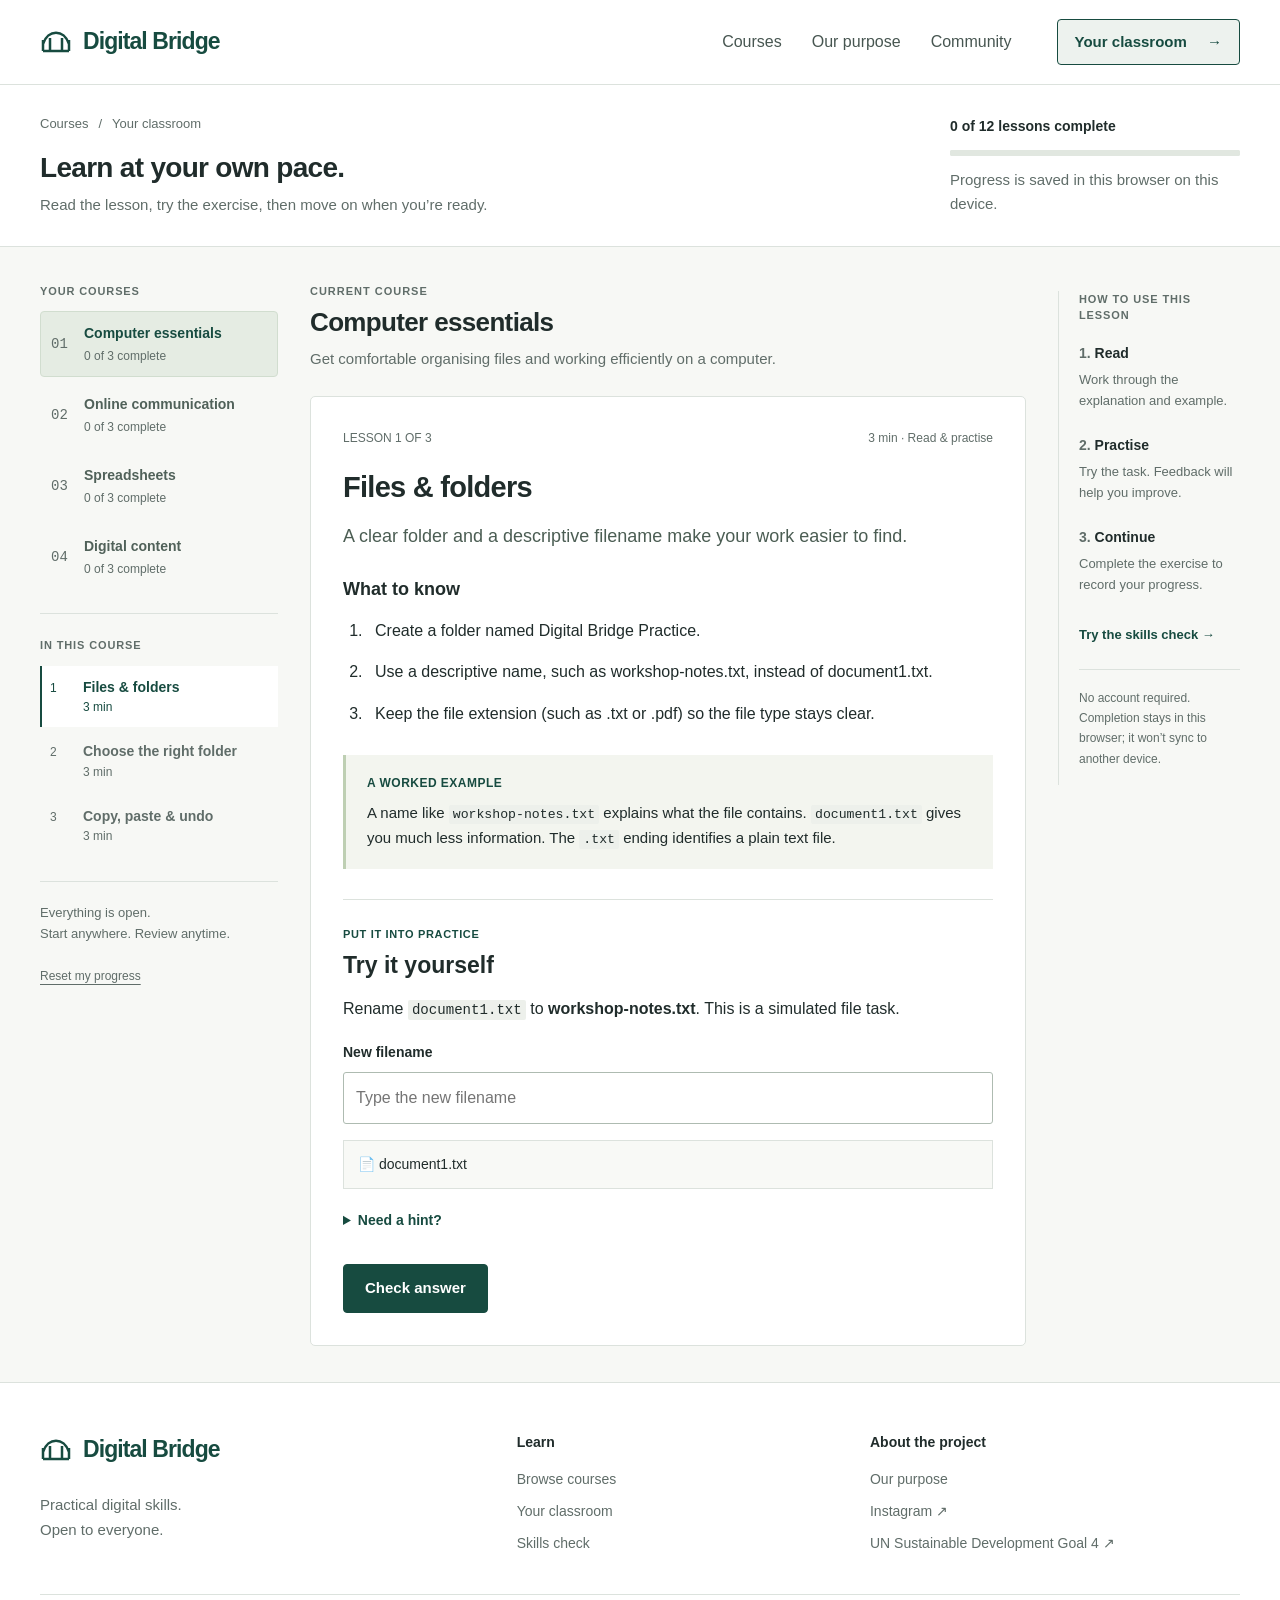
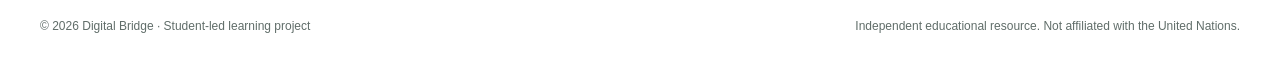
==== learn.html @ c9ff97d8 "Add files via upload" ====
<!doctype html><html lang="en"><head><meta charset="utf-8"><meta name="viewport" content="width=device-width, initial-scale=1"><meta name="theme-color" content="#163d37"><meta name="description" content="Free, practical digital skills lessons. Learn at your own pace with Digital Bridge. No account required."><title>Your classroom | Digital Bridge</title><link rel="stylesheet" href="styles.css"><script defer src="script.js"></script><script defer src="learning.js"></script></head><body class="learning-page"><a class="skip-link" href="#main">Skip to content</a><header class="site-header" id="top"><div class="container nav-container"><a class="brand" href="index.html" aria-label="Digital Bridge home"><svg viewBox="0 0 32 32" width="32" height="32" aria-hidden="true"><path d="M3 25V14m26 11V14M3 18c5-15 21-15 26 0M3 25h26M10 25V12m12 13V12" fill="none" stroke="currentColor" stroke-width="2.5"/></svg><span>Digital Bridge</span></a><button class="menu-button" id="menuButton" aria-expanded="false" aria-controls="navLinks">Menu</button><nav class="nav-links" id="navLinks" aria-label="Main navigation"><a href="index.html#courses" >Courses</a><a href="index.html#why">Our purpose</a><a href="index.html#webinar">Community</a></nav><a class="nav-cta" href="learn.html" aria-current="page">Your classroom <span aria-hidden="true">→</span></a></div></header><main id="main"><div class="classroom-top"><div class="container classroom-intro"><div><nav class="breadcrumbs" aria-label="Breadcrumb"><a href="index.html#courses">Courses</a><span aria-hidden="true">/</span><span>Your classroom</span></nav><h1>Learn at your own pace.</h1><p>Read the lesson, try the exercise, then move on when you’re ready.</p></div><div class="learning-summary"><strong id="learningProgressText">0 of 12 lessons complete</strong><progress id="learningProgress" max="12" value="0" aria-label="Lessons completed"></progress><p id="storageNote">Progress is saved in this browser on this device.</p></div></div></div><div class="container classroom-layout"><aside class="curriculum"><p class="sidebar-label">YOUR COURSES</p><div id="subjectList" class="subject-list" role="group" aria-label="Choose a subject"></div><div class="curriculum-lessons"><p class="sidebar-label">IN THIS COURSE</p><nav class="lesson-list" id="lessonList" aria-label="Choose a lesson"></nav></div><div class="sidebar-note"><p>Everything is open.<br>Start anywhere. Review anytime.</p><button type="button" class="reset-learning" id="resetLearning">Reset my progress</button></div></aside><div class="classroom-content"><div class="subject-heading"><p class="eyebrow">CURRENT COURSE</p><h2 id="subjectTitle">Computer essentials</h2><p id="subjectDescription"></p></div><article class="lesson-panel" id="lessonPanel" aria-labelledby="lessonTitle"></article><p class="learning-status" id="learningStatus" role="status"></p><noscript><p>Enable JavaScript to load the lessons and interactive exercises.</p></noscript></div><aside class="study-guide"><span class="sidebar-label">HOW TO USE THIS LESSON</span><ol><li><strong>Read</strong><span>Work through the explanation and example.</span></li><li><strong>Practise</strong><span>Try the task. Feedback will help you improve.</span></li><li><strong>Continue</strong><span>Complete the exercise to record your progress.</span></li></ol><a href="index.html#quiz">Try the skills check →</a><p>No account required. Completion stays in this browser; it won’t sync to another device.</p></aside></div></main><footer class="footer"><div class="container footer-main"><div><a class="brand" href="index.html" aria-label="Digital Bridge home"><svg viewBox="0 0 32 32" width="32" height="32" aria-hidden="true"><path d="M3 25V14m26 11V14M3 18c5-15 21-15 26 0M3 25h26M10 25V12m12 13V12" fill="none" stroke="currentColor" stroke-width="2.5"/></svg><span>Digital Bridge</span></a><p>Practical digital skills.<br>Open to everyone.</p></div><div class="footer-links"><strong>Learn</strong><a href="index.html#courses">Browse courses</a><a href="learn.html">Your classroom</a><a href="index.html#quiz">Skills check</a></div><div class="footer-links"><strong>About the project</strong><a href="index.html#why">Our purpose</a><a href="https://www.instagram.com/digita1bridge/" target="_blank" rel="noopener noreferrer">Instagram ↗</a><a href="https://sdgs.un.org/goals/goal4" target="_blank" rel="noopener noreferrer">UN Sustainable Development Goal 4 ↗</a></div></div><div class="container footer-bottom"><span>© <span id="year"></span> Digital Bridge · Student-led learning project</span><span>Independent educational resource. Not affiliated with the United Nations.</span></div></footer></body></html>
---- styles.css ----
:root{--ink:#202c2b;--muted:#606d69;--green:#174b40;--soft:#edf2ee;--paper:#f8f9f6;--line:#dce2dd;--white:#fff;--accent:#b6ce91}*{box-sizing:border-box}html{scroll-behavior:smooth;scroll-padding-top:90px}body{margin:0;color:var(--ink);background:var(--white);font:17px/1.65 -apple-system,BlinkMacSystemFont,"Segoe UI",sans-serif;-webkit-font-smoothing:antialiased}h1,h2,h3,h4,p{margin:0 0 16px}h1,h2,h3,h4{line-height:1.2;font-weight:650;letter-spacing:-.025em}h1{font-size:clamp(36px,4vw,54px)}h2{font-size:34px}h3{font-size:24px}h4{font-size:21px}a{color:inherit;text-decoration:none}a:hover{text-decoration:underline;text-underline-offset:5px}button,input,select,textarea{font:inherit}button{cursor:pointer}button:disabled{cursor:default}button,a,input,select,textarea,summary{ -webkit-tap-highlight-color:transparent}a:focus-visible,button:focus-visible,input:focus-visible,select:focus-visible,textarea:focus-visible,summary:focus-visible{outline:3px solid #5087c2;outline-offset:4px}[hidden]{display:none!important}.container{width:min(1240px,calc(100% - 80px));margin-inline:auto}.skip-link{position:absolute;left:20px;top:-100px;background:white;color:var(--green);padding:15px;z-index:100}.skip-link:focus{top:10px}.site-header{background:#fff;border-bottom:1px solid var(--line);position:sticky;top:0;z-index:20}.nav-container{display:flex;align-items:center;gap:45px;min-height:84px}.brand{display:inline-flex;align-items:center;gap:11px;color:var(--green);font-size:23px;font-weight:730;letter-spacing:-.04em;white-space:nowrap}.brand:hover{text-decoration:none}.brand svg{flex-shrink:0}.nav-links{display:flex;gap:30px;margin-left:auto}.nav-links a{font-size:16px;color:#475651}.nav-links a[aria-current]{color:var(--green);font-weight:650}.nav-cta{font-size:15px;font-weight:650;color:var(--green);border:1px solid var(--green);border-radius:4px;padding:10px 17px;white-space:nowrap}.nav-cta span{padding-left:16px}.nav-cta[aria-current]{background:var(--soft)}.menu-button{display:none;background:none;border:1px solid var(--line);padding:8px 12px;color:var(--ink);border-radius:4px}.button{display:inline-flex;align-items:center;justify-content:center;gap:30px;min-height:48px;padding:12px 21px;border:1px solid var(--green);border-radius:4px;background:var(--green);color:white;font-size:16px;font-weight:650;line-height:1.5}.button:hover{background:#0d392f;text-decoration:none}.button-outline{background:transparent;color:var(--green)}.button-outline:hover{background:#e4ece5}.text-link{font-size:16px;font-weight:650;color:var(--green);display:inline-flex;gap:24px;align-items:center}.eyebrow,.sidebar-label,.course-category,.panel-label{font-size:12px;font-weight:700;letter-spacing:.09em;line-height:1.5;color:var(--green)}.eyebrow{margin-bottom:19px}.home-hero{background:#f0f3ed;padding:72px 0 64px}.hero-layout{display:grid;grid-template-columns:1.2fr .8fr;gap:100px;align-items:center}.hero-description{font-size:19px;line-height:1.75;max-width:600px;margin-top:24px;color:#4f5d57}.hero-actions{display:flex;flex-direction:column;align-items:flex-start;gap:14px;margin-top:30px}.hero-actions>span{font-size:14px;color:var(--muted)}.start-panel{background:#fff;border:1px solid #ced8cc;border-radius:6px;padding:28px 30px;box-shadow:0 3px 0 #dfe6dc}.panel-label{display:flex;gap:9px;align-items:center;font-size:11px;letter-spacing:.08em;margin-bottom:20px}.status-dot{width:7px;height:7px;border-radius:50%;background:var(--green)}.start-course{display:block;font-size:25px;letter-spacing:-.025em;font-weight:650;margin-bottom:8px}.start-panel p{font-size:16px;color:var(--muted);line-height:1.6}.start-panel ol{list-style:none;padding:0;margin:22px 0}.start-panel li{padding:11px 0;border-top:1px solid var(--line);display:flex;gap:12px;align-items:center;font-size:15px}.start-panel li>span{font-size:12px;color:var(--muted)}.start-panel li small{font-size:12px;margin-left:auto;color:var(--muted);white-space:nowrap}.start-panel>.text-link{border-top:1px solid var(--line);padding-top:18px;display:flex;justify-content:space-between}.course-facts{border-bottom:1px solid var(--line);background:#fff}.course-facts>.container{display:flex;gap:48px;align-items:center;padding-block:20px;font-size:14px;color:var(--muted)}.course-facts strong{color:var(--ink);font-weight:650;margin-right:5px}.course-facts span:last-child{margin-left:auto}.section{padding:76px 0}.section-heading{display:flex;justify-content:space-between;align-items:end;gap:32px;margin-bottom:35px}.section-heading h2{margin-bottom:0}.section-heading>p{font-size:16px;color:var(--muted);margin-bottom:0}.course-grid{display:grid;grid-template-columns:1fr 1fr;gap:24px}.course-card{display:grid;grid-template-columns:155px minmax(0,1fr);border:1px solid var(--line);border-radius:5px;overflow:hidden;background:#fff}.course-art{display:flex;align-items:center;justify-content:center;color:#385e50}.course-art svg{width:100%;max-width:180px}.sage{background:#e4ecdc}.blue{background:#e1eaf1;color:#365a73}.sand{background:#f2ebdb;color:#7e6638}.rose{background:#efe4df;color:#855c50}.course-copy{padding:25px}.course-category{font-size:11px;letter-spacing:.06em;color:var(--muted)}.course-copy h3{font-size:23px;margin:9px 0 12px}.course-copy p{font-size:16px;line-height:1.6;color:var(--muted)}.course-copy .course-topics{font-size:13px;line-height:1.7;min-height:44px;margin-top:18px}.course-bottom{display:flex;justify-content:space-between;gap:12px;padding-top:18px;border-top:1px solid var(--line);font-size:13px;color:var(--muted)}.course-bottom a{color:var(--green);font-weight:650;white-space:nowrap}.course-bottom a span{padding-left:8px}.purpose-section{background:var(--paper);border-block:1px solid var(--line)}.purpose-grid{display:grid;grid-template-columns:1fr 1fr;gap:110px}.purpose-grid>div>p:not(.eyebrow){color:#4e5c57}.purpose-grid h2{font-size:36px}.quiz-layout{display:grid;grid-template-columns:.8fr 1.2fr;gap:100px;align-items:start}.quiz-layout>div:first-child{padding-top:20px}.quiz-layout>div:first-child>p:not(.eyebrow){color:var(--muted)}.quiz-layout h2{font-size:36px}.muted{color:var(--muted);font-size:14px}.quiz-card{border:1px solid var(--line);border-radius:5px;padding:28px;min-height:420px}.quiz-card-top,.quiz-card-bottom{display:flex;justify-content:space-between;gap:15px;font-size:12px;color:var(--muted);font-weight:600}.quiz-card-bottom{border-top:1px solid var(--line);padding-top:15px;margin-top:20px;font-weight:400}.quiz-progress{height:3px;background:var(--line);margin:20px 0 24px}.quiz-progress span{display:block;height:100%;background:var(--green)}.quiz-category{font-size:12px;color:var(--green);letter-spacing:.06em;font-weight:650}.quiz-card h3{font-size:22px;margin:12px 0 22px;line-height:1.4}.answer-options{display:grid;gap:10px}.answer{display:flex;gap:12px;align-items:center;text-align:left;background:white;border:1px solid #c6cfc9;border-radius:4px;padding:13px 14px;font-size:16px;line-height:1.5;color:var(--ink)}.answer:hover:not(:disabled){background:var(--paper);border-color:var(--green)}.answer-letter{font-size:12px;border:1px solid var(--line);border-radius:3px;width:26px;height:26px;display:grid;place-items:center;flex-shrink:0}.answer.correct{background:#eaf3ec;border-color:#4e8161}.answer.incorrect{background:#fff1ed;border-color:#b8644a}.quiz-feedback{font-size:15px;margin:16px 0;line-height:1.65}.quiz-result p{font-size:16px;color:var(--muted)}.result-score{font-size:40px;color:var(--green);margin:18px 0}.community-section{background:#e9eee7;padding:48px 0}.community-layout{display:grid;grid-template-columns:1.2fr .8fr;gap:100px;align-items:center}.community-layout h2{font-size:29px}.community-layout p{font-size:16px;color:#4e5c57;margin-bottom:0}.community-layout>div:last-child{border-left:1px solid #c7d2c6;padding-left:40px}.event-label{font-size:12px;letter-spacing:.06em;font-weight:650}.community-layout .button{margin-top:20px;font-size:14px}.footer{background:white;padding:48px 0 24px;border-top:1px solid var(--line)}.footer-main{display:grid;grid-template-columns:1.4fr 1fr 1.2fr;gap:45px;padding-bottom:36px}.footer-main p{font-size:15px;color:var(--muted);margin-top:18px}.footer-links{display:flex;flex-direction:column;gap:9px;font-size:14px;color:var(--muted)}.footer-links strong{color:var(--ink);font-weight:650;margin-bottom:5px}.footer-bottom{display:flex;justify-content:space-between;gap:30px;border-top:1px solid var(--line);padding-top:22px;font-size:12px;color:var(--muted)}
/* Classroom: course navigation, a readable lesson column, and a quiet study guide. */
.learning-page{background:#f7f8f5}.classroom-top{background:white;border-bottom:1px solid var(--line)}.classroom-intro{display:flex;justify-content:space-between;align-items:center;gap:50px;padding-block:28px}.breadcrumbs{display:flex;gap:10px;font-size:13px;color:var(--muted);margin-bottom:16px}.classroom-intro h1{font-size:28px;line-height:1.3;margin-bottom:6px}.classroom-intro>div>p{font-size:15px;color:var(--muted);margin:0}.learning-summary{max-width:290px;min-width:235px;font-size:14px}.learning-summary strong{font-weight:600}.learning-summary progress{display:block;width:100%;height:6px;appearance:none;margin:12px 0;background:#e1e7e0;border:0;border-radius:2px}.learning-summary progress::-webkit-progress-bar{background:#e1e7e0;border-radius:2px}.learning-summary progress::-webkit-progress-value{background:var(--green);border-radius:2px}.learning-summary progress::-moz-progress-bar{background:var(--green)}.learning-summary p{font-size:12px;line-height:1.6;color:var(--muted);margin:0}.classroom-layout{display:grid;grid-template-columns:238px minmax(0,1fr) 182px;gap:32px;padding-block:36px;align-items:start}.curriculum{position:sticky;top:112px}.sidebar-label{font-size:11px;color:var(--muted);letter-spacing:.08em;margin:0 0 12px;display:block}.subject-list{display:grid;gap:5px}.subject-card{display:grid;grid-template-columns:26px 1fr;column-gap:7px;row-gap:3px;border:1px solid transparent;border-radius:4px;text-align:left;background:transparent;padding:11px 10px;color:#506159;line-height:1.5}.subject-card:hover{background:#edf1e9}.subject-card[aria-pressed=true]{background:#e5ece3;border-color:#d1ddcf;color:var(--green)}.subject-card strong{font-size:14px;font-weight:600;letter-spacing:0}.subject-card .subject-icon{grid-row:1/3;align-self:center;font:14px/1 ui-monospace,monospace;color:var(--muted)}.subject-card>span:last-child{grid-column:2;font-size:12px;color:var(--muted)}.curriculum-lessons{border-top:1px solid var(--line);padding-top:23px;margin-top:23px}.lesson-list{display:grid;gap:3px}.lesson-choice{display:grid;grid-template-columns:25px 1fr;gap:2px 8px;align-items:center;text-align:left;border:0;border-left:2px solid transparent;border-radius:0;padding:11px 8px;background:transparent;color:var(--muted);line-height:1.45}.lesson-choice[aria-current=step]{border-left-color:var(--green);background:#fff;color:var(--green)}.lesson-choice strong{font-size:14px;font-weight:550}.lesson-choice small{grid-column:2;font-size:12px}.lesson-order{grid-row:1/3;font-size:12px;align-self:start;padding-top:3px}.sidebar-note{border-top:1px solid var(--line);margin-top:24px;padding-top:20px}.sidebar-note p{font-size:13px;color:var(--muted);line-height:1.65}.reset-learning{border:0;padding:0;background:transparent;text-decoration:underline;text-underline-offset:4px;font-size:12px;color:var(--muted);min-height:32px}.subject-heading .eyebrow{font-size:11px;margin-bottom:8px;color:var(--muted)}.subject-heading h2{font-size:26px;margin-bottom:9px}.subject-heading>p:last-child{font-size:15px;color:var(--muted);margin-bottom:24px}.lesson-panel{background:white;border:1px solid var(--line);border-radius:5px;padding:32px;min-width:0}.lesson-meta{display:flex;justify-content:space-between;gap:12px;font-size:12px;color:var(--muted);margin-bottom:20px}.lesson-panel h2{font-size:29px;line-height:1.3;margin-bottom:14px;outline:none;scroll-margin-top:110px}.lesson-panel>.lesson-intro{font-size:18px;line-height:1.7;color:#4b5d53;margin-bottom:28px}.lesson-panel h3{font-size:18px;letter-spacing:0;margin-bottom:16px}.lesson-panel ol{padding-left:24px;line-height:1.8;font-size:16px}.lesson-panel li{padding-left:8px;margin-bottom:13px}.worked-example{background:#f3f5ef;border-left:3px solid #becfb3;padding:19px 21px;margin:26px 0;font-size:15px}.worked-example>strong{display:block;font-size:12px;color:var(--green);letter-spacing:.04em;margin-bottom:7px}.worked-example p{margin:0}.lesson-panel code{font-family:ui-monospace,SFMono-Regular,monospace;font-size:.88em;background:#edf0eb;padding:2px 4px;border-radius:2px;overflow-wrap:anywhere}.lesson-practice{border-top:1px solid var(--line);margin-top:30px;padding-top:25px;font-size:16px}.practice-label{font-size:11px;font-weight:650;color:var(--green);letter-spacing:.06em;margin-bottom:8px}.lesson-practice h3{font-size:23px;margin-bottom:17px}.lesson-practice label{display:block;font-size:14px;font-weight:600;margin-top:18px;margin-bottom:8px}.lesson-practice input,.lesson-practice select,.lesson-practice textarea{display:block;width:100%;max-width:100%;background:#fff;color:var(--ink);border:1px solid #aebbb1;border-radius:3px;padding:12px;min-height:48px;font-size:16px}.lesson-practice textarea{min-height:100px;resize:vertical}.attachment-preview{font-size:14px;border:1px solid var(--line);background:var(--paper);padding:12px 14px;margin:16px 0}.lesson-practice table{width:100%;border-collapse:collapse;font-size:14px;margin:20px 0}.lesson-practice caption{text-align:left;font-size:13px;color:var(--muted);padding-bottom:8px}.lesson-practice td,.lesson-practice th{text-align:left;padding:10px;border:1px solid var(--line)}.lesson-practice thead{background:var(--paper)}.lesson-practice details{margin:20px 0;font-size:14px;color:var(--muted)}.lesson-practice summary{cursor:pointer;color:var(--green);font-weight:600}.lesson-practice details p{margin-top:10px}.lesson-practice .button{margin-top:12px;font-size:15px;gap:16px}.practice-feedback{font-size:15px;line-height:1.7;margin:18px 0;color:#8a3e28}.practice-feedback:empty{display:none}.practice-feedback.success{color:var(--green);background:#edf5ec;padding:15px;border-left:3px solid #7b9e72}.lesson-practice .lesson-next{background:transparent;color:var(--green);display:flex;justify-content:space-between;width:100%;border:0;border-top:1px solid var(--line);border-radius:0;padding:20px 0 0;margin-top:23px;text-align:left}.learning-status{font-size:14px;color:var(--green);margin-top:18px}.learning-status:empty{display:none}.study-guide{position:sticky;top:112px;border-left:1px solid var(--line);padding-left:20px;margin-top:8px}.study-guide ol{list-style:none;counter-reset:study;padding:0;margin:18px 0 25px}.study-guide li{counter-increment:study;margin-bottom:22px;font-size:13px;line-height:1.65}.study-guide li strong{font-size:14px;display:block;margin-bottom:4px;font-weight:600}.study-guide li strong:before{content:counter(study) '. ';color:var(--muted)}.study-guide li span{color:var(--muted)}.study-guide>a{font-size:13px;color:var(--green);font-weight:600}.study-guide>p{font-size:12px;line-height:1.7;color:var(--muted);border-top:1px solid var(--line);padding-top:18px;margin-top:20px}
@media(min-width:1450px){.classroom-layout{grid-template-columns:245px minmax(0,1fr) 190px;gap:40px}.lesson-panel{padding:40px}}
@media(max-width:1150px){.container{width:calc(100% - 56px)}.hero-layout,.quiz-layout{gap:50px}.course-card{grid-template-columns:120px minmax(0,1fr)}.course-copy{padding:22px}.course-bottom{flex-wrap:wrap}.classroom-layout{grid-template-columns:220px minmax(0,1fr);gap:28px}.study-guide{display:none}.purpose-grid,.community-layout{gap:60px}.nav-container{gap:28px}}
@media(max-width:850px){.nav-links{gap:20px}.hero-layout{gap:30px;grid-template-columns:1fr 1fr}.home-hero{padding:50px 0}.start-panel{padding:23px}.course-grid{grid-template-columns:1fr}.course-card{grid-template-columns:160px minmax(0,1fr)}.course-bottom{flex-wrap:nowrap}.section-heading{display:block}.section-heading>p{margin-top:15px}.purpose-grid{gap:40px}.quiz-layout{gap:35px}.classroom-layout{grid-template-columns:195px minmax(0,1fr);gap:22px}.lesson-panel{padding:25px}.learning-summary{max-width:240px}.nav-container{gap:22px}.nav-links a{font-size:14px}.brand{font-size:21px}.course-facts>.container{gap:25px}.course-facts span:last-child{display:none}}
@media(max-width:680px){.container{width:calc(100% - 36px)}.nav-container{min-height:72px;gap:14px;flex-wrap:wrap}.brand{font-size:20px;gap:8px}.brand svg{width:28px}.menu-button{display:block;margin-left:auto;font-size:13px}.nav-cta{font-size:13px;padding:8px 12px}.nav-cta span{display:none}.nav-links{display:none;order:4;flex-basis:100%;margin:0;padding-bottom:18px;gap:24px}.nav-links.open{display:flex}.nav-links a{font-size:15px}.hero-layout{grid-template-columns:1fr;gap:35px}.home-hero{padding:40px 0}.hero-description{font-size:18px}.hero-actions{margin-top:24px}.start-panel{padding:24px}.course-facts>.container{font-size:12px;gap:18px;padding-block:15px;flex-wrap:wrap}.course-facts span:nth-child(3){margin-left:auto}.section{padding:48px 0}h2,.purpose-grid h2,.quiz-layout h2{font-size:29px}.section-heading{margin-bottom:25px}.course-card{grid-template-columns:105px minmax(0,1fr)}.course-copy{padding:20px}.course-copy h3{font-size:22px}.course-copy p{font-size:15px}.course-copy .course-topics{font-size:12px}.course-bottom{flex-wrap:wrap;font-size:12px}.course-category{font-size:10px}.purpose-grid,.quiz-layout,.community-layout{grid-template-columns:1fr;gap:25px}.quiz-card{padding:22px}.community-layout>div:last-child{border-left:0;border-top:1px solid #c7d2c6;padding:25px 0 0}.footer-main{grid-template-columns:1fr 1fr;gap:30px}.footer-main>div:first-child{grid-column:1/-1}.footer-bottom{flex-direction:column;gap:10px}.classroom-intro{display:block;padding-block:24px}.classroom-intro h1{font-size:25px}.learning-summary{margin-top:22px;max-width:none}.learning-summary p{font-size:12px}.classroom-layout{grid-template-columns:1fr;gap:24px;padding-block:24px}.curriculum{position:static}.subject-list{grid-template-columns:1fr 1fr;gap:8px}.subject-card{border-color:var(--line);padding:12px;background:white}.subject-card strong{font-size:13px}.curriculum-lessons{padding-top:18px;margin-top:20px}.lesson-list{grid-template-columns:1fr}.lesson-choice{grid-template-columns:20px 1fr auto;padding:10px 8px}.lesson-choice small{grid-column:3;grid-row:1}.lesson-order{grid-row:1}.lesson-choice strong{font-size:14px}.sidebar-note{display:flex;justify-content:space-between;align-items:center;margin-top:12px;padding-top:10px}.sidebar-note p{display:none}.reset-learning{font-size:12px;margin-left:auto}.subject-heading .eyebrow{display:none}.subject-heading h2{font-size:23px}.subject-heading>p:last-child{font-size:14px}.lesson-panel{padding:24px 20px}.lesson-panel h2{font-size:27px}.lesson-meta{font-size:11px}.lesson-panel>.lesson-intro{font-size:17px}.lesson-panel ol{font-size:16px}.lesson-practice select{font-size:15px}.learning-page .footer{margin-top:12px}}
@media(prefers-reduced-motion:reduce){html{scroll-behavior:auto}}
@media(max-width:680px){.learning-page .nav-cta{display:none}}

/* Answer feedback pairs an explicit result with a visible primary next step. */
.practice-outcome{margin-top:24px;padding:22px;border:2px solid #3b7751;border-radius:5px;background:#edf6ee;scroll-margin:100px 0 24px}.practice-outcome.needs-retry{background:#fff5ed;border-color:#b56b42}.practice-outcome .practice-feedback,.practice-outcome .practice-feedback.success{background:none;border:0;padding:0;margin:0;color:var(--ink);font-size:16px;outline:none}.feedback-title{display:flex;align-items:center;gap:10px;font-size:22px;font-weight:700;line-height:1.35;letter-spacing:-.02em;color:#185334;margin-bottom:12px}.needs-retry .feedback-title{color:#82401f;font-size:20px}.feedback-check{display:inline-grid;place-items:center;background:#21633c;color:white;flex-shrink:0;width:30px;height:30px;border-radius:50%;font-size:20px}.feedback-instruction{display:block;font-size:15px;font-weight:600;margin-top:14px;color:#234f35}.lesson-practice .practice-outcome .lesson-next{display:flex;align-items:center;justify-content:space-between;background:#174b40;color:#fff;width:100%;border:1px solid #174b40;border-radius:4px;min-height:52px;margin-top:20px;padding:13px 18px;font-size:17px;font-weight:650;gap:14px;text-align:left}.lesson-practice .practice-outcome .lesson-next:hover{background:#0d392f}.quiz-feedback.passed,.quiz-feedback.needs-retry{padding:20px;border:2px solid #3b7751;border-radius:5px;background:#edf6ee;color:var(--ink);outline:none;font-size:16px}.quiz-feedback.needs-retry{border-color:#b56b42;background:#fff5ed}.quiz-feedback:empty{display:none}.quiz-card #nextQuestion{display:flex;justify-content:space-between;width:100%;min-height:52px;font-size:17px;margin-top:16px;scroll-margin:100px 0 24px}.answer.correct{border:2px solid #3b7751}.answer-badge{display:block;margin-left:auto;font-size:12px;font-weight:700;white-space:nowrap;color:#185334}.answer{flex-wrap:wrap}.answer>span:nth-child(2){flex:1;min-width:120px}.answer:disabled{opacity:1}.lesson-practice input:disabled,.lesson-practice select:disabled,.lesson-practice textarea:disabled{color:#475651;background:#f6f8f4;opacity:1}.practice-feedback:focus-visible,.quiz-feedback:focus-visible{outline:3px solid #5087c2;outline-offset:4px}
@media(max-width:680px){.practice-outcome{padding:18px}.feedback-title{font-size:21px}.answer-badge{margin-left:38px;flex-basis:100%}.quiz-feedback.passed,.quiz-feedback.needs-retry{padding:17px}}
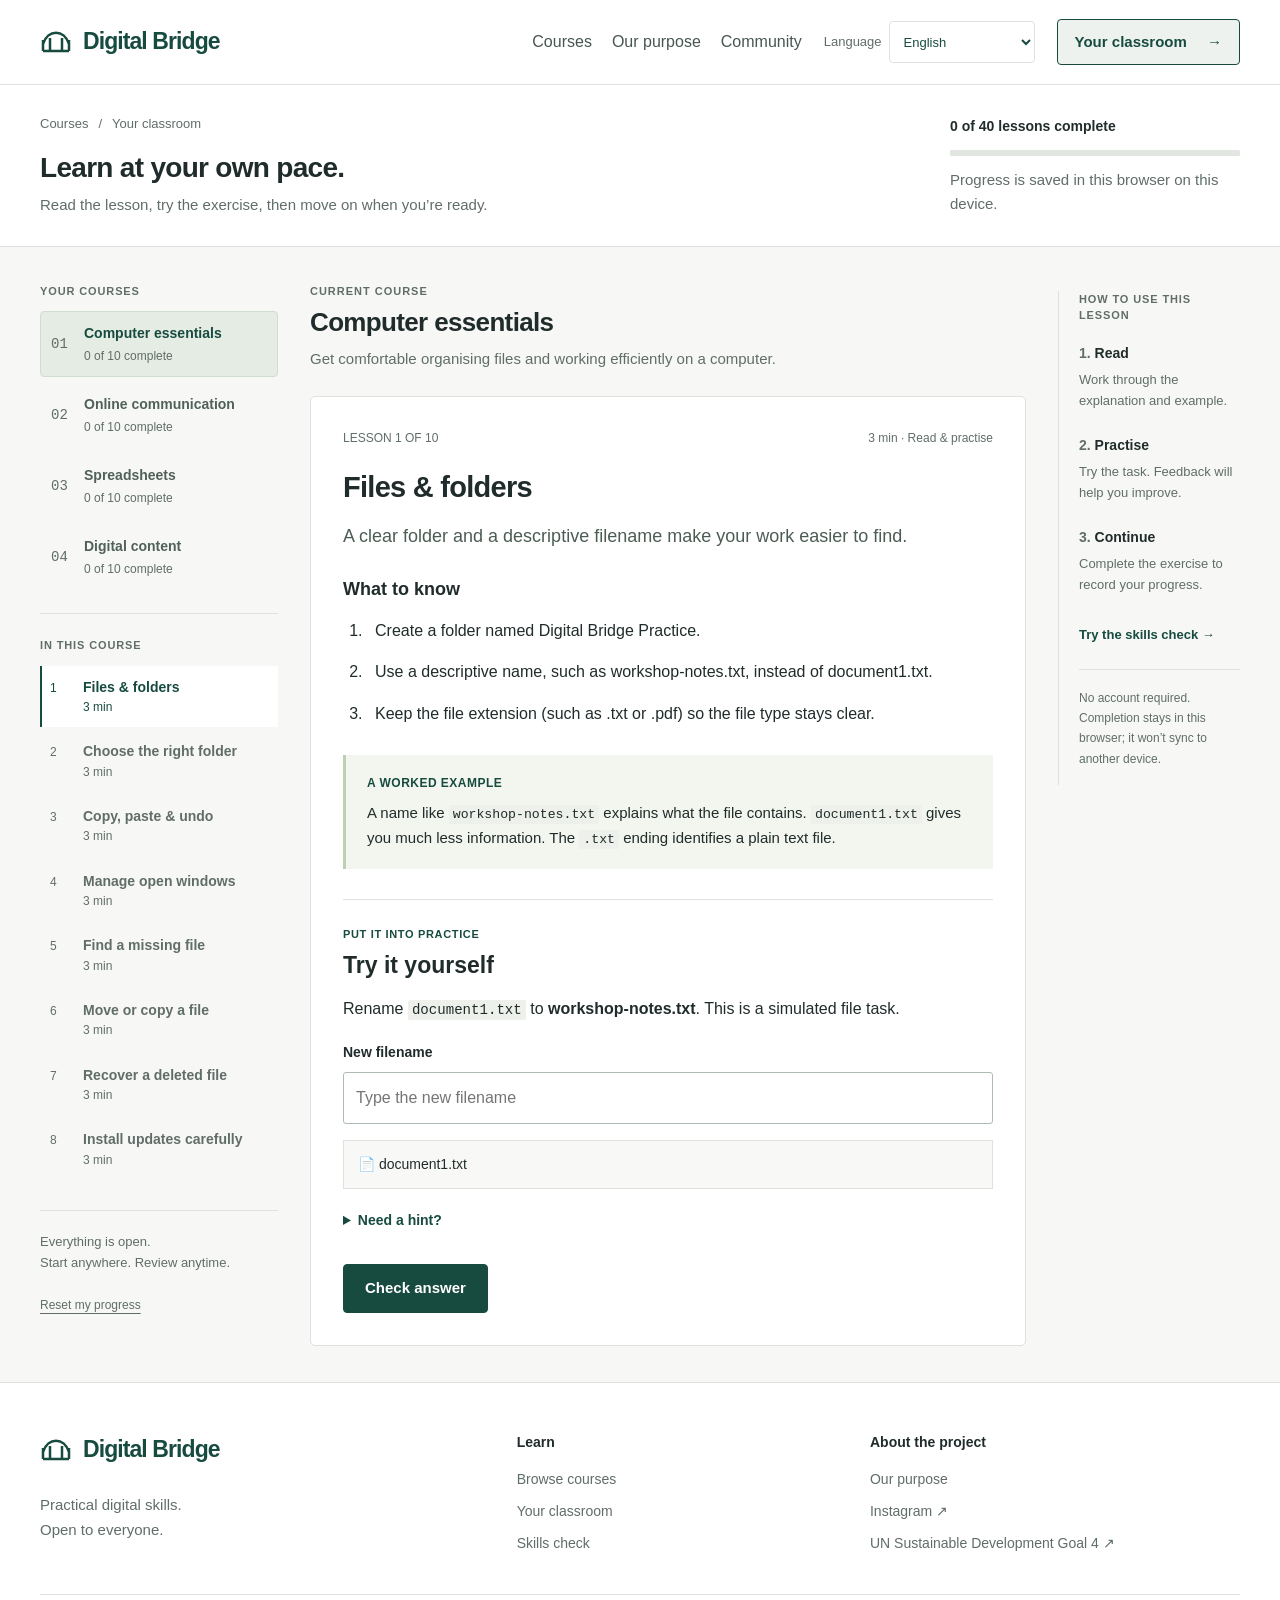
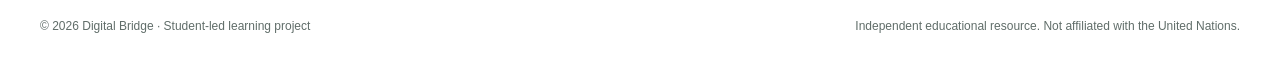
==== commit 2d53f838: "Add files via upload" ====
--- a/learn.html
+++ b/learn.html
@@ -1 +1 @@
-<!doctype html><html lang="en"><head><meta charset="utf-8"><meta name="viewport" content="width=device-width, initial-scale=1"><meta name="theme-color" content="#163d37"><meta name="description" content="Free, practical digital skills lessons. Learn at your own pace with Digital Bridge. No account required."><title>Your classroom | Digital Bridge</title><link rel="stylesheet" href="styles.css"><script defer src="script.js"></script><script defer src="learning.js"></script></head><body class="learning-page"><a class="skip-link" href="#main">Skip to content</a><header class="site-header" id="top"><div class="container nav-container"><a class="brand" href="index.html" aria-label="Digital Bridge home"><svg viewBox="0 0 32 32" width="32" height="32" aria-hidden="true"><path d="M3 25V14m26 11V14M3 18c5-15 21-15 26 0M3 25h26M10 25V12m12 13V12" fill="none" stroke="currentColor" stroke-width="2.5"/></svg><span>Digital Bridge</span></a><button class="menu-button" id="menuButton" aria-expanded="false" aria-controls="navLinks">Menu</button><nav class="nav-links" id="navLinks" aria-label="Main navigation"><a href="index.html#courses" >Courses</a><a href="index.html#why">Our purpose</a><a href="index.html#webinar">Community</a></nav><a class="nav-cta" href="learn.html" aria-current="page">Your classroom <span aria-hidden="true">→</span></a></div></header><main id="main"><div class="classroom-top"><div class="container classroom-intro"><div><nav class="breadcrumbs" aria-label="Breadcrumb"><a href="index.html#courses">Courses</a><span aria-hidden="true">/</span><span>Your classroom</span></nav><h1>Learn at your own pace.</h1><p>Read the lesson, try the exercise, then move on when you’re ready.</p></div><div class="learning-summary"><strong id="learningProgressText">0 of 12 lessons complete</strong><progress id="learningProgress" max="12" value="0" aria-label="Lessons completed"></progress><p id="storageNote">Progress is saved in this browser on this device.</p></div></div></div><div class="container classroom-layout"><aside class="curriculum"><p class="sidebar-label">YOUR COURSES</p><div id="subjectList" class="subject-list" role="group" aria-label="Choose a subject"></div><div class="curriculum-lessons"><p class="sidebar-label">IN THIS COURSE</p><nav class="lesson-list" id="lessonList" aria-label="Choose a lesson"></nav></div><div class="sidebar-note"><p>Everything is open.<br>Start anywhere. Review anytime.</p><button type="button" class="reset-learning" id="resetLearning">Reset my progress</button></div></aside><div class="classroom-content"><div class="subject-heading"><p class="eyebrow">CURRENT COURSE</p><h2 id="subjectTitle">Computer essentials</h2><p id="subjectDescription"></p></div><article class="lesson-panel" id="lessonPanel" aria-labelledby="lessonTitle"></article><p class="learning-status" id="learningStatus" role="status"></p><noscript><p>Enable JavaScript to load the lessons and interactive exercises.</p></noscript></div><aside class="study-guide"><span class="sidebar-label">HOW TO USE THIS LESSON</span><ol><li><strong>Read</strong><span>Work through the explanation and example.</span></li><li><strong>Practise</strong><span>Try the task. Feedback will help you improve.</span></li><li><strong>Continue</strong><span>Complete the exercise to record your progress.</span></li></ol><a href="index.html#quiz">Try the skills check →</a><p>No account required. Completion stays in this browser; it won’t sync to another device.</p></aside></div></main><footer class="footer"><div class="container footer-main"><div><a class="brand" href="index.html" aria-label="Digital Bridge home"><svg viewBox="0 0 32 32" width="32" height="32" aria-hidden="true"><path d="M3 25V14m26 11V14M3 18c5-15 21-15 26 0M3 25h26M10 25V12m12 13V12" fill="none" stroke="currentColor" stroke-width="2.5"/></svg><span>Digital Bridge</span></a><p>Practical digital skills.<br>Open to everyone.</p></div><div class="footer-links"><strong>Learn</strong><a href="index.html#courses">Browse courses</a><a href="learn.html">Your classroom</a><a href="index.html#quiz">Skills check</a></div><div class="footer-links"><strong>About the project</strong><a href="index.html#why">Our purpose</a><a href="https://www.instagram.com/digita1bridge/" target="_blank" rel="noopener noreferrer">Instagram ↗</a><a href="https://sdgs.un.org/goals/goal4" target="_blank" rel="noopener noreferrer">UN Sustainable Development Goal 4 ↗</a></div></div><div class="container footer-bottom"><span>© <span id="year"></span> Digital Bridge · Student-led learning project</span><span>Independent educational resource. Not affiliated with the United Nations.</span></div></footer></body></html>+<!doctype html><html lang="en"><head><meta charset="utf-8"><meta name="viewport" content="width=device-width, initial-scale=1"><meta name="theme-color" content="#163d37"><meta name="description" content="Free, practical digital skills lessons. Learn at your own pace with Digital Bridge. No account required."><title>Your classroom | Digital Bridge</title><link rel="stylesheet" href="styles.css"><script defer src="translations.js"></script><script defer src="translations-extra.js"></script><script defer src="i18n.js"></script><script defer src="script.js"></script><script defer src="additional-lessons.js"></script><script defer src="learning.js"></script></head><body class="learning-page"><a class="skip-link" href="#main">Skip to content</a><header class="site-header" id="top"><div class="container nav-container"><a class="brand" href="index.html" aria-label="Digital Bridge home"><svg viewBox="0 0 32 32" width="32" height="32" aria-hidden="true"><path d="M3 25V14m26 11V14M3 18c5-15 21-15 26 0M3 25h26M10 25V12m12 13V12" fill="none" stroke="currentColor" stroke-width="2.5"/></svg><span>Digital Bridge</span></a><button class="menu-button" id="menuButton" aria-expanded="false" aria-controls="navLinks">Menu</button><nav class="nav-links" id="navLinks" aria-label="Main navigation"><a href="index.html#courses" >Courses</a><a href="index.html#why">Our purpose</a><a href="index.html#webinar">Community</a></nav><div class="language-control" data-language-control><label id="siteLanguageLabel" for="siteLanguage">Language</label><select id="siteLanguage" name="language"><option value="en" lang="en">English</option><option value="zh-Hans" lang="zh-Hans">中文（简体）</option><option value="ms" lang="ms">Bahasa Melayu</option><option value="bn" lang="bn">বাংলা</option><option value="ne" lang="ne">नेपाली</option><option value="km" lang="km">ខ្មែរ</option><option value="my" lang="my">မြန်မာ</option><option value="th" lang="th">ไทย</option><option value="fil" lang="fil">Filipino</option></select></div><a class="nav-cta" href="learn.html" aria-current="page">Your classroom <span aria-hidden="true">→</span></a></div></header><main id="main"><div class="classroom-top"><div class="container classroom-intro"><div><nav class="breadcrumbs" aria-label="Breadcrumb"><a href="index.html#courses">Courses</a><span aria-hidden="true">/</span><span>Your classroom</span></nav><h1>Learn at your own pace.</h1><p>Read the lesson, try the exercise, then move on when you’re ready.</p></div><div class="learning-summary"><strong id="learningProgressText">0 of 40 lessons complete</strong><progress id="learningProgress" max="40" value="0" aria-label="Lessons completed"></progress><p id="storageNote">Progress is saved in this browser on this device.</p></div></div></div><div class="container classroom-layout"><aside class="curriculum"><p class="sidebar-label">YOUR COURSES</p><div id="subjectList" class="subject-list" role="group" aria-label="Choose a subject"></div><div class="curriculum-lessons"><p class="sidebar-label">IN THIS COURSE</p><nav class="lesson-list" id="lessonList" aria-label="Choose a lesson"></nav></div><div class="sidebar-note"><p>Everything is open.<br>Start anywhere. Review anytime.</p><button type="button" class="reset-learning" id="resetLearning">Reset my progress</button></div></aside><div class="classroom-content"><div class="subject-heading"><p class="eyebrow">CURRENT COURSE</p><h2 id="subjectTitle">Computer essentials</h2><p id="subjectDescription"></p></div><article class="lesson-panel" id="lessonPanel" aria-labelledby="lessonTitle"></article><p class="learning-status" id="learningStatus" role="status"></p><noscript><p>Enable JavaScript to load the lessons and interactive exercises.</p></noscript></div><aside class="study-guide"><span class="sidebar-label">HOW TO USE THIS LESSON</span><ol><li><strong>Read</strong><span>Work through the explanation and example.</span></li><li><strong>Practise</strong><span>Try the task. Feedback will help you improve.</span></li><li><strong>Continue</strong><span>Complete the exercise to record your progress.</span></li></ol><a href="index.html#quiz">Try the skills check →</a><p>No account required. Completion stays in this browser; it won’t sync to another device.</p></aside></div></main><footer class="footer"><div class="container footer-main"><div><a class="brand" href="index.html" aria-label="Digital Bridge home"><svg viewBox="0 0 32 32" width="32" height="32" aria-hidden="true"><path d="M3 25V14m26 11V14M3 18c5-15 21-15 26 0M3 25h26M10 25V12m12 13V12" fill="none" stroke="currentColor" stroke-width="2.5"/></svg><span>Digital Bridge</span></a><p>Practical digital skills.<br>Open to everyone.</p></div><div class="footer-links"><strong>Learn</strong><a href="index.html#courses">Browse courses</a><a href="learn.html">Your classroom</a><a href="index.html#quiz">Skills check</a></div><div class="footer-links"><strong>About the project</strong><a href="index.html#why">Our purpose</a><a href="https://www.instagram.com/digita1bridge/" target="_blank" rel="noopener noreferrer">Instagram ↗</a><a href="https://sdgs.un.org/goals/goal4" target="_blank" rel="noopener noreferrer">UN Sustainable Development Goal 4 ↗</a></div></div><div class="container footer-bottom"><span>© <span id="year"></span> Digital Bridge · Student-led learning project</span><span>Independent educational resource. Not affiliated with the United Nations.</span></div></footer></body></html>
--- a/styles.css
+++ b/styles.css
@@ -11,3 +11,25 @@
 /* Answer feedback pairs an explicit result with a visible primary next step. */
 .practice-outcome{margin-top:24px;padding:22px;border:2px solid #3b7751;border-radius:5px;background:#edf6ee;scroll-margin:100px 0 24px}.practice-outcome.needs-retry{background:#fff5ed;border-color:#b56b42}.practice-outcome .practice-feedback,.practice-outcome .practice-feedback.success{background:none;border:0;padding:0;margin:0;color:var(--ink);font-size:16px;outline:none}.feedback-title{display:flex;align-items:center;gap:10px;font-size:22px;font-weight:700;line-height:1.35;letter-spacing:-.02em;color:#185334;margin-bottom:12px}.needs-retry .feedback-title{color:#82401f;font-size:20px}.feedback-check{display:inline-grid;place-items:center;background:#21633c;color:white;flex-shrink:0;width:30px;height:30px;border-radius:50%;font-size:20px}.feedback-instruction{display:block;font-size:15px;font-weight:600;margin-top:14px;color:#234f35}.lesson-practice .practice-outcome .lesson-next{display:flex;align-items:center;justify-content:space-between;background:#174b40;color:#fff;width:100%;border:1px solid #174b40;border-radius:4px;min-height:52px;margin-top:20px;padding:13px 18px;font-size:17px;font-weight:650;gap:14px;text-align:left}.lesson-practice .practice-outcome .lesson-next:hover{background:#0d392f}.quiz-feedback.passed,.quiz-feedback.needs-retry{padding:20px;border:2px solid #3b7751;border-radius:5px;background:#edf6ee;color:var(--ink);outline:none;font-size:16px}.quiz-feedback.needs-retry{border-color:#b56b42;background:#fff5ed}.quiz-feedback:empty{display:none}.quiz-card #nextQuestion{display:flex;justify-content:space-between;width:100%;min-height:52px;font-size:17px;margin-top:16px;scroll-margin:100px 0 24px}.answer.correct{border:2px solid #3b7751}.answer-badge{display:block;margin-left:auto;font-size:12px;font-weight:700;white-space:nowrap;color:#185334}.answer{flex-wrap:wrap}.answer>span:nth-child(2){flex:1;min-width:120px}.answer:disabled{opacity:1}.lesson-practice input:disabled,.lesson-practice select:disabled,.lesson-practice textarea:disabled{color:#475651;background:#f6f8f4;opacity:1}.practice-feedback:focus-visible,.quiz-feedback:focus-visible{outline:3px solid #5087c2;outline-offset:4px}
 @media(max-width:680px){.practice-outcome{padding:18px}.feedback-title{font-size:21px}.answer-badge{margin-left:38px;flex-basis:100%}.quiz-feedback.passed,.quiz-feedback.needs-retry{padding:17px}}
+
+/* Language choice stays available across both pages and on narrow screens. */
+.language-control{display:flex;align-items:center;gap:7px;flex-shrink:0;font-size:13px;color:var(--muted)}
+.language-control label{white-space:nowrap}
+.language-control select{max-width:145px;min-height:42px;padding:7px 24px 7px 10px;border:1px solid var(--line);border-radius:4px;background:var(--white);color:var(--green);font-size:13px}
+.nav-container{gap:22px}.nav-links{gap:20px}.nav-links a{white-space:nowrap}
+html:lang(zh-Hans) body{font-family:-apple-system,BlinkMacSystemFont,"PingFang SC","Microsoft YaHei",sans-serif}
+html:lang(zh-Hans) .eyebrow,html:lang(zh-Hans) .sidebar-label{letter-spacing:.03em}
+@media(min-width:681px) and (max-width:1100px){.nav-container{flex-wrap:wrap;padding-block:12px;gap:12px 20px}.language-control{margin-left:auto}.nav-links{gap:16px}.nav-cta{padding:8px 12px}.brand{font-size:21px}}
+@media(max-width:680px){.nav-container{gap:10px 14px}.language-control{order:3;flex-basis:100%;justify-content:flex-end;margin-bottom:10px}.language-control select{max-width:180px}.nav-cta{display:none}.nav-links{order:4;flex-wrap:wrap}.site-header .brand{max-width:75%}html{scroll-padding-top:140px}.course-bottom{gap:10px}.lesson-meta{flex-wrap:wrap;gap:6px}.start-panel li{flex-wrap:wrap}}
+
+/* System fallbacks for the additional scripts; no font download is required. */
+html:lang(bn) body{font-family:"Noto Sans Bengali","Bangla Sangam MN",sans-serif;line-height:1.8}
+html:lang(ne) body{font-family:"Noto Sans Devanagari","Devanagari Sangam MN",sans-serif;line-height:1.8}
+html:lang(km) body{font-family:"Noto Sans Khmer","Khmer Sangam MN","Khmer MN",sans-serif;line-height:1.9}
+html:lang(my) body{font-family:"Noto Sans Myanmar","Myanmar Text","Myanmar MN",sans-serif;line-height:1.9}
+html:lang(th) body{font-family:"Noto Sans Thai",Thonburi,Tahoma,sans-serif;line-height:1.8}
+html:lang(bn) h1,html:lang(bn) h2,html:lang(bn) h3,html:lang(ne) h1,html:lang(ne) h2,html:lang(ne) h3,html:lang(km) h1,html:lang(km) h2,html:lang(km) h3,html:lang(my) h1,html:lang(my) h2,html:lang(my) h3,html:lang(th) h1,html:lang(th) h2,html:lang(th) h3{line-height:1.55;letter-spacing:normal}
+.course-copy,.lesson-panel,.subject-card,.nav-links a{min-width:0;overflow-wrap:anywhere}
+.language-control select{max-width:155px}
+.curriculum-lessons .lesson-list{max-height:520px;overflow-y:auto;overscroll-behavior:contain}
+@media(max-width:680px){.curriculum-lessons .lesson-list{max-height:330px}.nav-links a{white-space:normal}.nav-links{gap:12px 22px}.language-control select{max-width:200px}}
